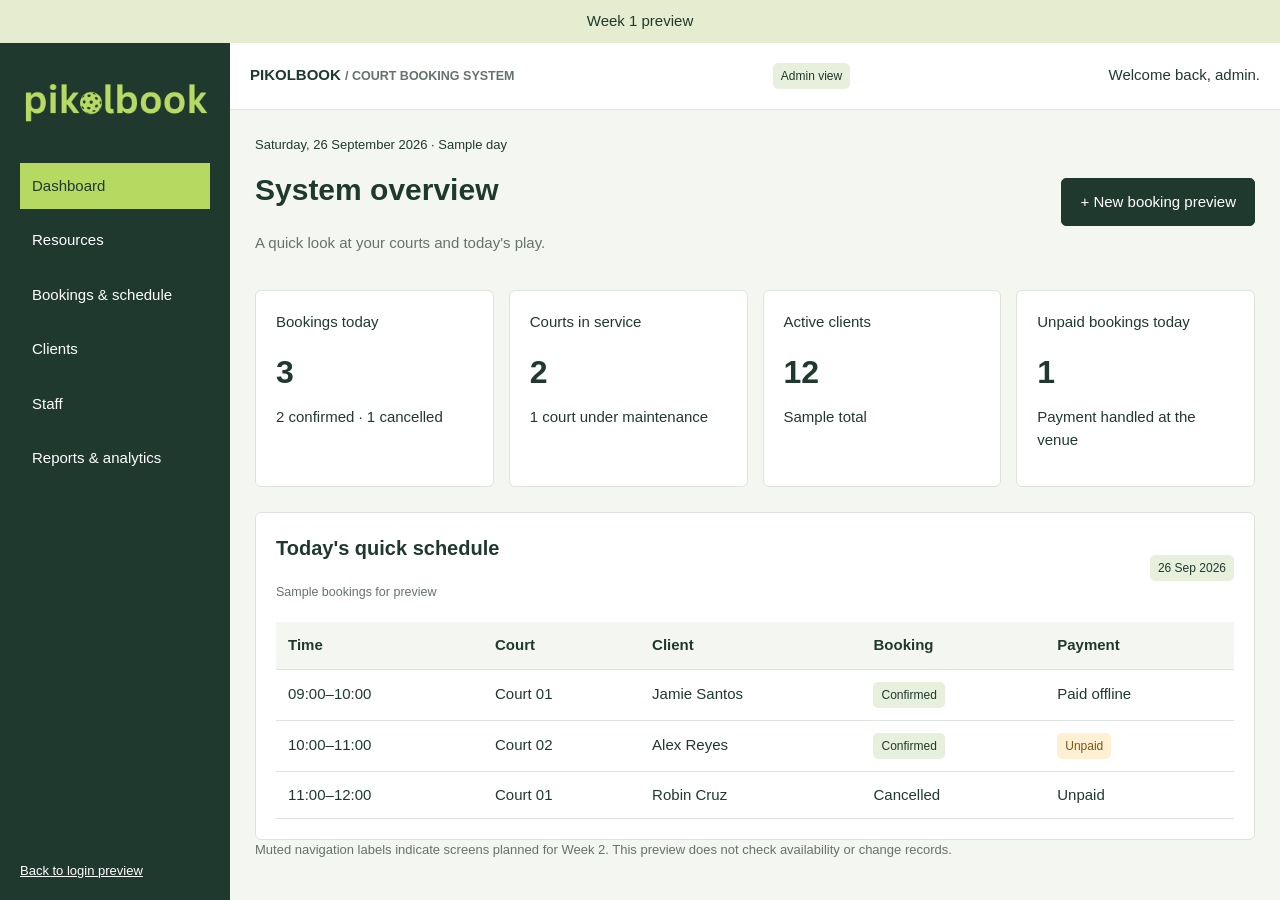
==== admin-dashboard.html @ 829a215b "Week 1" ====
<!DOCTYPE html>
<html lang="en">

<head>
    <meta charset="utf-8">
    <meta name="viewport" content="width=device-width, initial-scale=1">
    <title>Admin dashboard design | Pikolbook</title>
    <link rel="stylesheet" href="style.css">
</head>

<body>
    <div class="preview">Week 1 preview</div>
    <div class="shell">
        <aside>
            <a class="brand" href="index.html">
                <img src="img/logo.png" alt="Pikolbook preview">
            </a>
            <nav aria-label="Proposed navigation">
                <a class="active" href="admin-dashboard.html">Dashboard</a>
                <span>Resources</span>
                <a class="" href="new-booking.html">Bookings & schedule</a>
                <span>Clients</span>
                <span>Staff</span>
                <span>Reports & analytics</span>
            </nav>
            <div class="aside-end">
                <a href="login.html">Back to login preview</a>
            </div>
        </aside>
        <div class="main-area">
            <header class="topbar">
                <strong>PIKOLBOOK <small>/ COURT BOOKING SYSTEM</small>
                </strong>
                <span class="tag">Admin view</span>
                <span>Welcome back, admin.</span>
            </header>
            <main class="content">
                <div class="heading">
                    <div>
                        <p class="eyebrow">Saturday, 26 September 2026 · Sample day</p>
                        <h1>System overview</h1>
                        <p class="muted">A quick look at your courts and today's play.</p>
                    </div>
                    <a class="button" href="new-booking.html">+ New booking preview</a>
                </div>
                <section class="stats" aria-label="Sample overview">
                    <article class="card stat">
                        <p>Bookings today</p>
                        <strong>3</strong>
                        <p>2 confirmed · 1 cancelled</p>
                    </article>
                    <article class="card stat">
                        <p>Courts in service</p>
                        <strong>2</strong>
                        <p>1 court under maintenance</p>
                    </article>
                    <article class="card stat">
                        <p>Active clients</p>
                        <strong>12</strong>
                        <p>Sample total</p>
                    </article>
                    <article class="card stat">
                        <p>Unpaid bookings today</p>
                        <strong>1</strong>
                        <p>Payment handled at the venue</p>
                    </article>
                </section>
                <section class="card">
                    <div class="heading">
                        <div>
                            <h2>Today's quick schedule</h2>
                            <small>Sample bookings for preview</small>
                        </div>
                        <span class="tag">26 Sep 2026</span>
                    </div>
                    <div class="table-wrap">
                        <table>
                            <thead>
                                <tr>
                                    <th>Time</th>
                                    <th>Court</th>
                                    <th>Client</th>
                                    <th>Booking</th>
                                    <th>Payment</th>
                                </tr>
                            </thead>
                            <tbody>
                                <tr>
                                    <td>09:00–10:00</td>
                                    <td>Court 01</td>
                                    <td>Jamie Santos</td>
                                    <td>
                                        <span class="pill">Confirmed</span>
                                    </td>
                                    <td>Paid offline</td>
                                </tr>
                                <tr>
                                    <td>10:00–11:00</td>
                                    <td>Court 02</td>
                                    <td>Alex Reyes</td>
                                    <td>
                                        <span class="pill">Confirmed</span>
                                    </td>
                                    <td>
                                        <span class="pill pending">Unpaid</span>
                                    </td>
                                </tr>
                                <tr>
                                    <td>11:00–12:00</td>
                                    <td>Court 01</td>
                                    <td>Robin Cruz</td>
                                    <td>Cancelled</td>
                                    <td>Unpaid</td>
                                </tr>
                            </tbody>
                        </table>
                    </div>
                </section>
                <p class="note">Muted navigation labels indicate screens planned for Week 2. This preview does not check
                    availability or change records.</p>
            </main>
        </div>
    </div>
</body>

</html>
---- style.css ----
/* BASIC TEXT AND COLORS */
/* 100vh means the full height of the browser window. */
body {
    min-height: 100vh;
    display: flex;
    flex-direction: column;
    margin: 0;
    background-color: #f4f6f1;
    color: #20392f;
    font-family: Arial, sans-serif;
    font-size: 15px;
    line-height: 1.5;
}

h1,
h2,
p {
    margin-top: 0;
}

h1 {
    font-size: 30px;
}

h2 {
    font-size: 20px;
}

a {
    color: #20392f;
}

a:hover {
    text-decoration: underline;
}

small,
.muted,
.note {
    color: #64736b;
}

.note,
.eyebrow {
    font-size: 13px;
}

/* TOP LABEL */
.preview {
    padding: 10px;
    background-color: #e5eccf;
    text-align: center;
}

/* SIDEBAR AND MAIN AREA: TWO GRID COLUMNS */
.shell {
    flex-grow: 1;
    display: grid;
    grid-template-columns: 230px 1fr;
}

/* Allows a wide table to scroll inside the main area. */
.main-area {
    min-width: 0;
}

aside {
    display: flex;
    flex-direction: column;
    padding: 20px;
    background-color: #20392f;
    color: white;
}

.brand {
    display: block;
    height: 80px;
    overflow: hidden;
}

/* The original logo has empty space above and below it. */
.brand img {
    width: 190px;
    margin-top: -55px;
}

nav {
    margin-top: 20px;
}

nav a,
nav span {
    display: block;
    margin-bottom: 8px;
    padding: 12px;
    color: white;
    text-decoration: none;
}

nav .active {
    background-color: #b6d961;
    color: #20392f;
}

nav a:hover {
    background-color: #45604e;
    color: white;
}

.aside-end {
    margin-top: auto;
    padding-top: 40px;
    font-size: 13px;
}

.aside-end a {
    color: white;
}

.topbar,
.heading {
    display: flex;
    justify-content: space-between;
    align-items: center;
    flex-wrap: wrap;
    gap: 15px;
}

.topbar {
    padding: 20px;
    background-color: white;
    border-bottom: 1px solid #dde4dd;
}

.content {
    padding: 25px;
}

.heading {
    margin-bottom: 20px;
}

/* CARDS: FOUR COLUMNS ON THE DASHBOARD */
.stats {
    display: grid;
    grid-template-columns: 1fr 1fr 1fr 1fr;
    gap: 15px;
    margin-bottom: 25px;
}

.card {
    padding: 20px;
    background-color: white;
    border: 1px solid #dde4dd;
    border-radius: 6px;
}

.stat strong {
    display: block;
    margin: 10px 0;
    font-size: 32px;
}

/* SCHEDULE TABLE */
.table-wrap {
    overflow: auto;
}

table {
    width: 100%;
    border-collapse: collapse;
    text-align: left;
}

th,
td {
    padding: 12px;
    border-bottom: 1px solid #dde4dd;
}

th {
    background-color: #f4f6f1;
}

.tag,
.pill {
    display: inline-block;
    padding: 4px 8px;
    background-color: #e7f0dc;
    border-radius: 5px;
    font-size: 12px;
}

.pending {
    background-color: #fff0d3;
    color: #77561a;
}

/* LOGIN: TWO COLUMNS */
.login-layout {
    flex-grow: 1;
    display: grid;
    grid-template-columns: 1fr 1fr;
}

.login-brand {
    display: flex;
    flex-direction: column;
    justify-content: center;
    align-items: center;
    padding: 40px;
    background-color: #20392f;
    color: white;
    text-align: center;
}

.login-brand img {
    width: 70%;
    max-width: 280px;
}

.login-panel {
    display: flex;
    align-items: center;
    justify-content: center;
    padding: 40px;
}

.login-box {
    width: 100%;
    max-width: 420px;
    margin: 0 auto;
}

/* FORM FIELDS */
label {
    display: block;
    margin-bottom: 6px;
    font-weight: bold;
}

input,
select,
textarea {
    box-sizing: border-box;
    width: 100%;
    padding: 10px;
    border: 1px solid #bdcbbb;
    border-radius: 5px;
    background-color: white;
    color: #20392f;
    font-family: Arial, sans-serif;
    font-size: 15px;
}

.checkbox {
    width: auto;
}

.field {
    margin-bottom: 18px;
}

.inline {
    margin-bottom: 20px;
    font-size: 13px;
}

.form-grid,
.home-grid {
    display: grid;
    grid-template-columns: 1fr 1fr;
    gap: 20px;
}

.summary {
    margin-bottom: 20px;
    padding: 15px;
    background-color: #e7f0dc;
}

/* BUTTONS AND PAGE LINKS */
.wide {
    width: 100%;
}

.button,
button {
    display: inline-block;
    padding: 12px 18px;
    border: 1px solid #20392f;
    border-radius: 5px;
    background-color: #20392f;
    color: white;
    font-family: Arial, sans-serif;
    font-size: 15px;
    text-decoration: none;
}

.button:hover {
    background-color: #45604e;
    text-decoration: none;
}

.light {
    background-color: white;
    color: #20392f;
}

.actions {
    display: flex;
    justify-content: flex-end;
    flex-wrap: wrap;
    gap: 10px;
}

.preview-links {
    margin-top: 25px;
    border-top: 1px solid #dde4dd;
}

.preview-links a {
    display: block;
    margin-top: 12px;
}

.home {
    flex-grow: 1;
    margin: 0;
    padding: 40px;
}

/* SMALL SCREENS: STACK THE COLUMNS */
@media (max-width: 800px) {

    .shell,
    .login-layout,
    .stats,
    .form-grid,
    .home-grid {
        grid-template-columns: 1fr;
    }

    .topbar,
    .heading {
        flex-direction: column;
        align-items: flex-start;
    }

    .content,
    .login-brand,
    .login-panel {
        padding: 20px;
    }
}
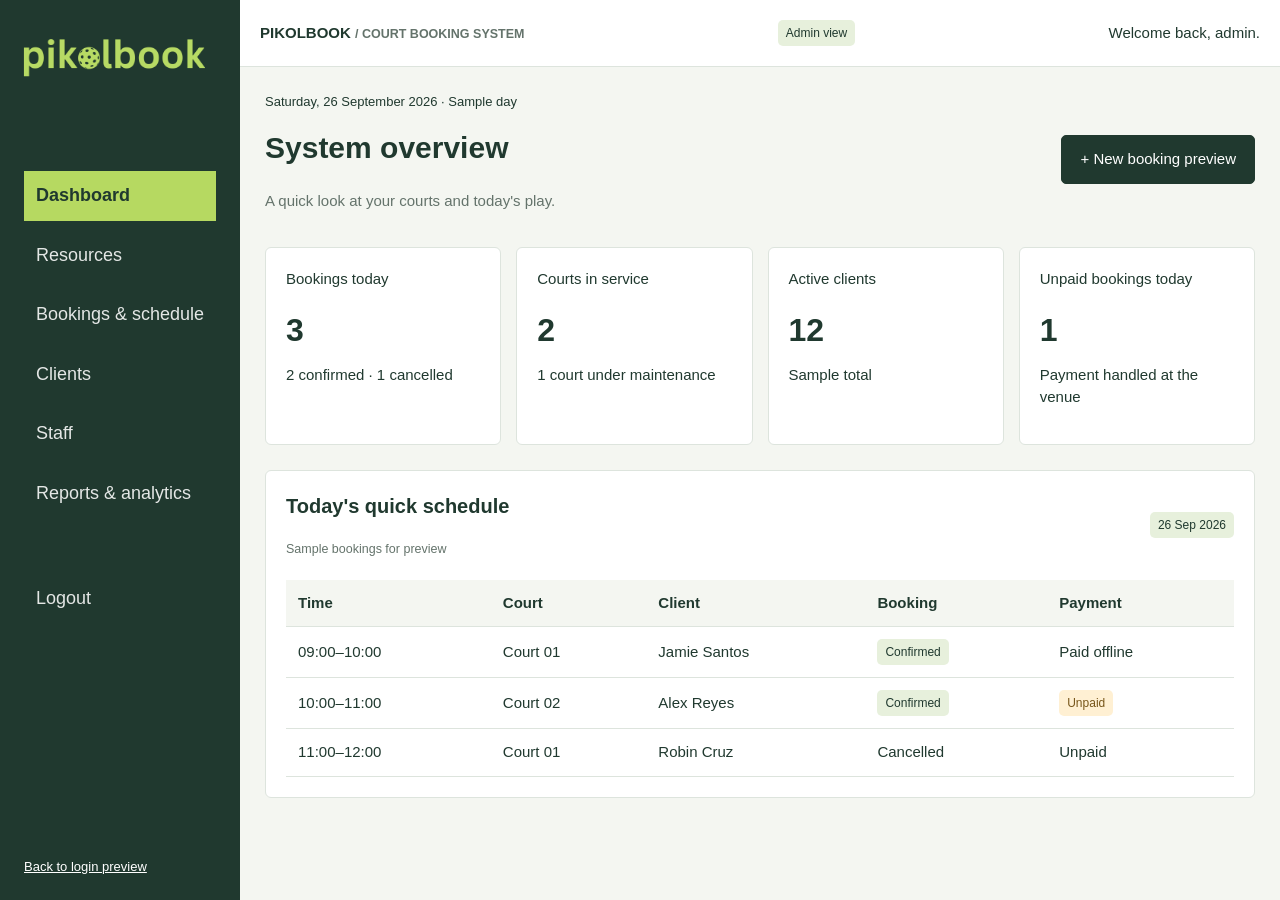
==== commit 0d840180: "Added reports-analtyics.html, resources.html, made changes to pikolbook.sql, and also minor changes " ====
--- a/admin-dashboard.html
+++ b/admin-dashboard.html
@@ -9,19 +9,19 @@
 </head>
 
 <body>
-    <div class="preview">Week 1 preview</div>
     <div class="shell">
         <aside>
             <a class="brand" href="index.html">
                 <img src="img/logo.png" alt="Pikolbook preview">
             </a>
-            <nav aria-label="Proposed navigation">
+            <nav aria-label="Sidebar navigation">
                 <a class="active" href="admin-dashboard.html">Dashboard</a>
-                <span>Resources</span>
-                <a class="" href="new-booking.html">Bookings & schedule</a>
-                <span>Clients</span>
-                <span>Staff</span>
-                <span>Reports & analytics</span>
+                <a href="resources.html">Resources</a>
+                <a href="new-booking.html">Bookings &amp; schedule</a>
+                <a href="">Clients</a>
+                <a href="">Staff</a>
+                <a href="reports-analytics.html">Reports &amp; analytics</a> <br><br>
+                <a href="login.html">Logout</a>
             </nav>
             <div class="aside-end">
                 <a href="login.html">Back to login preview</a>
@@ -116,8 +116,8 @@
                         </table>
                     </div>
                 </section>
-                <p class="note">Muted navigation labels indicate screens planned for Week 2. This preview does not check
-                    availability or change records.</p>
+                <!--<p class="note">Muted navigation labels indicate screens planned for Week 2. This preview does not check
+                    availability or change records.</p>-->
             </main>
         </div>
     </div>
--- a/style.css
+++ b/style.css
@@ -56,7 +56,7 @@
 .shell {
     flex-grow: 1;
     display: grid;
-    grid-template-columns: 230px 1fr;
+    grid-template-columns: 240px 1fr;
 }
 
 /* Allows a wide table to scroll inside the main area. */
@@ -67,49 +67,79 @@
 aside {
     display: flex;
     flex-direction: column;
-    padding: 20px;
+    padding: 0 0 24px;
     background-color: #20392f;
     color: white;
 }
 
 .brand {
-    display: block;
-    height: 80px;
-    overflow: hidden;
-}
-
-/* The original logo has empty space above and below it. */
+    display: flex;
+    align-items: center;
+    min-height: 90px;
+    padding: 18px 18px 10px;
+    text-decoration: none;
+}
+
 .brand img {
     width: 190px;
     margin-top: -55px;
 }
 
+.brand-mark {
+    display: inline-flex;
+    align-items: center;
+    gap: 0;
+    font-size: 34px;
+    font-weight: 700;
+    line-height: 1;
+    letter-spacing: -1px;
+    color: #b6d961;
+    text-transform: lowercase;
+}
+
+.brand-dot {
+    display: inline-block;
+    width: 12px;
+    height: 12px;
+    margin: 0 6px;
+    border-radius: 50%;
+    background-color: #b6d961;
+    box-shadow: inset 0 0 0 3px #20392f;
+}
+
 nav {
-    margin-top: 20px;
+    margin-top: 8px;
+    padding: 0 24px;
 }
 
 nav a,
 nav span {
     display: block;
-    margin-bottom: 8px;
-    padding: 12px;
-    color: white;
+    margin-bottom: 10px;
+    padding: 14px 10px 14px 12px;
+    color: rgba(255, 255, 255, 0.88);
     text-decoration: none;
+    border-radius: 0;
+    font-size: 18px;
+    font-weight: 500;
+    line-height: 1.2;
 }
 
 nav .active {
     background-color: #b6d961;
     color: #20392f;
+    font-weight: 700;
+    border-radius: 0;
 }
 
 nav a:hover {
-    background-color: #45604e;
+    background-color: #2a4d46;
     color: white;
 }
 
 .aside-end {
     margin-top: auto;
-    padding-top: 40px;
+    padding: 24px 24px 0;
     font-size: 13px;
 }
 
@@ -330,6 +360,295 @@
     padding: 40px;
 }
 
+.report-page .content {
+    padding: 28px 30px 30px;
+}
+
+.report-header {
+    margin-bottom: 20px;
+}
+
+.report-title {
+    margin: 0;
+    font-size: 34px;
+    font-weight: 700;
+    letter-spacing: -0.03em;
+}
+
+.report-subtitle {
+    margin: 6px 0 0;
+    color: #64736b;
+    font-size: 16px;
+}
+
+.report-tabs {
+    display: flex;
+    flex-wrap: wrap;
+    gap: 0;
+    margin-bottom: 22px;
+    border: 1px solid #dfe4df;
+    background: #f6f7f5;
+    padding: 6px;
+    border-radius: 8px;
+    width: fit-content;
+}
+
+.report-tab {
+    padding: 12px 18px;
+    border: 0;
+    background: transparent;
+    color: #20392f;
+    font-size: 16px;
+    cursor: pointer;
+    border-radius: 6px;
+    font-family: Arial, sans-serif;
+}
+
+.report-tab.active {
+    background: #e3e7a9;
+    box-shadow: inset 0 0 0 1px rgba(32, 57, 47, 0.08);
+}
+
+.report-panel {
+    background: #f4f5f4;
+    border: 1px solid #dfe4df;
+    border-radius: 8px;
+    overflow: hidden;
+    margin-bottom: 18px;
+}
+
+.report-year {
+    display: flex;
+    align-items: center;
+    justify-content: space-between;
+    padding: 18px 20px;
+    background: #f8f8f7;
+    border-bottom: 1px solid #dfe4df;
+}
+
+.year-number {
+    font-size: 30px;
+    font-weight: 700;
+    color: #1d5ed6;
+    line-height: 1;
+}
+
+.report-toggle {
+    font-size: 28px;
+    color: #20392f;
+    font-weight: 700;
+    line-height: 1;
+}
+
+.report-chart {
+    display: flex;
+    flex-direction: column;
+    gap: 16px;
+    padding: 18px 20px 22px;
+}
+
+.chart-row {
+    display: grid;
+    grid-template-columns: 1.2fr 2.2fr;
+    gap: 18px;
+    align-items: center;
+    min-height: 34px;
+}
+
+.chart-label {
+    font-size: 16px;
+    color: #20392f;
+    font-weight: 600;
+}
+
+.chart-track {
+    position: relative;
+    height: 18px;
+    background: #d9d9d9;
+    border-radius: 4px;
+    overflow: hidden;
+}
+
+.chart-bar {
+    position: absolute;
+    left: 0;
+    top: 0;
+    bottom: 0;
+    background: #d7d7d7;
+    border-radius: 4px;
+}
+
+.chart-bar.level-1 { width: 25%; }
+.chart-bar.level-2 { width: 38%; }
+.chart-bar.level-3 { width: 52%; }
+.chart-bar.level-4 { width: 70%; }
+.chart-bar.level-5 { width: 85%; }
+
+.report-panel.collapsed .report-chart {
+    display: none;
+}
+
+.resource-heading {
+    margin-bottom: 18px;
+}
+
+.resource-toolbar {
+    display: grid;
+    grid-template-columns: minmax(0, 1.4fr) minmax(180px, 320px);
+    gap: 18px;
+    margin-bottom: 18px;
+}
+
+.search-box {
+    position: relative;
+}
+
+.search-box .search-icon {
+    position: absolute;
+    left: 14px;
+    top: 50%;
+    transform: translateY(-50%);
+    color: #7a8a7f;
+    font-size: 18px;
+    pointer-events: none;
+}
+
+.search-box input,
+.filter-select select {
+    height: 46px;
+    padding-left: 42px;
+    border: 1px solid #d6ddd3;
+    border-radius: 6px;
+    background: #fff;
+    color: #20392f;
+    font-size: 15px;
+}
+
+.filter-select select {
+    padding-left: 14px;
+    appearance: none;
+    background-image: linear-gradient(45deg, transparent 50%, #20392f 50%), linear-gradient(135deg, #20392f 50%, transparent 50%);
+    background-position: calc(100% - 18px) calc(50% - 3px), calc(100% - 12px) calc(50% - 3px);
+    background-size: 6px 6px, 6px 6px;
+    background-repeat: no-repeat;
+}
+
+.resource-card {
+    padding: 0;
+    overflow: hidden;
+}
+
+.resource-table-wrap {
+    overflow-x: auto;
+}
+
+.resource-table {
+    width: 100%;
+    border-collapse: collapse;
+    table-layout: fixed;
+}
+
+.resource-table th,
+.resource-table td {
+    padding: 16px 14px;
+    border-bottom: 1px solid #e2e8e1;
+    vertical-align: middle;
+    text-align: left;
+}
+
+.resource-table thead th {
+    background: #f4f6f1;
+    font-weight: 700;
+    color: #20392f;
+}
+
+.resource-table tbody tr:last-child td {
+    border-bottom: none;
+}
+
+.resource-name {
+    font-weight: 700;
+    color: #20392f;
+}
+
+.resource-id {
+    color: #5e6d66;
+    font-weight: 600;
+}
+
+.category-pill {
+    display: inline-block;
+    padding: 5px 10px;
+    background: #edf1ee;
+    border: 1px solid #d7dfd9;
+    border-radius: 4px;
+    color: #20392f;
+    font-size: 12px;
+    white-space: nowrap;
+}
+
+.rate {
+    color: #20392f;
+    font-weight: 700;
+}
+
+.status-badge {
+    display: inline-block;
+    min-width: 96px;
+    padding: 6px 10px;
+    border-radius: 5px;
+    font-size: 12px;
+    font-weight: 700;
+    text-align: center;
+}
+
+.status-green {
+    background: #dff3e5;
+    color: #1f6d41;
+}
+
+.status-yellow {
+    background: #fdf0c7;
+    color: #8e6b1d;
+}
+
+.resource-description {
+    color: #4d5d57;
+    line-height: 1.5;
+}
+
+.actions-cell {
+    display: flex;
+    justify-content: flex-end;
+    gap: 10px;
+    min-width: 110px;
+}
+
+.action-btn {
+    display: inline-flex;
+    align-items: center;
+    justify-content: center;
+    width: 34px;
+    height: 34px;
+    border: 1px solid #d4dcd5;
+    border-radius: 6px;
+    background: white;
+    color: #20392f;
+    font-size: 16px;
+    text-decoration: none;
+    cursor: pointer;
+}
+
+.action-btn.edit {
+    border-color: #a9c9d8;
+    color: #1d5d88;
+}
+
+.action-btn.delete {
+    border-color: #e6b8c0;
+    color: #b0263c;
+}
+
 /* SMALL SCREENS: STACK THE COLUMNS */
 @media (max-width: 800px) {
 
@@ -337,7 +656,9 @@
     .login-layout,
     .stats,
     .form-grid,
-    .home-grid {
+    .home-grid,
+    .resource-toolbar,
+    .chart-row {
         grid-template-columns: 1fr;
     }
 
